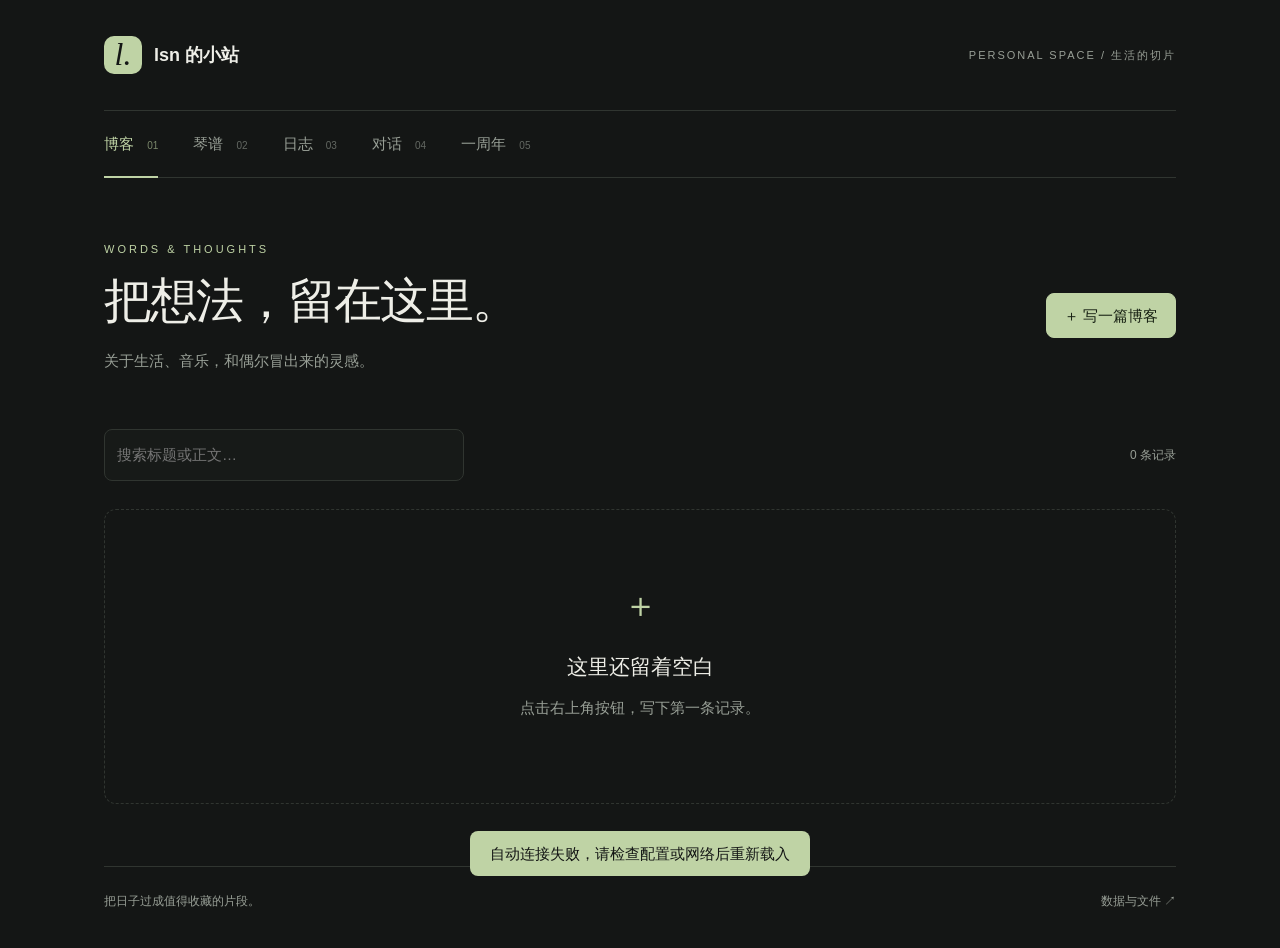
==== index.html @ 461b1d50 "Add responsive personal site tabs and GitHub content storage" ====
<!doctype html>
<html lang="zh-CN">
<head>
  <meta charset="utf-8">
  <meta name="viewport" content="width=device-width, initial-scale=1, viewport-fit=cover">
  <meta name="theme-color" content="#141615">
  <title>lsn · 生活的切片</title>
  <link rel="stylesheet" href="css/main.css">
  <script type="module" src="js/main.js"></script>
</head>
<body>
  <div class="shell">
    <header class="masthead"><a class="brand" href="#blog"><span class="brand-mark">l.</span> lsn 的小站</a><span class="edition">PERSONAL SPACE / 生活的切片</span></header>
    <nav role="tablist" aria-label="页面切换">
      <button role="tab" data-tab="blog">博客 <span>01</span></button>
      <button role="tab" data-tab="scores">琴谱 <span>02</span></button>
      <button role="tab" data-tab="notes">日志 <span>03</span></button>
      <button role="tab" data-tab="chat">对话 <span>04</span></button>
      <button role="tab" data-tab="anniversary">一周年 <span>05</span></button>
    </nav>
    <main id="page" role="tabpanel" tabindex="-1"></main>
    <footer><span>把日子过成值得收藏的片段。</span><button id="storage-button">数据与文件 ↗</button></footer>
  </div>
  <dialog id="editor"><form id="editor-form"><div class="dialog-head"><h2 id="editor-title"></h2><button type="button" data-close aria-label="关闭">×</button></div><div id="editor-fields"></div><p id="editor-error" role="alert"></p><div class="dialog-actions"><button type="button" data-close>取消</button><button class="primary" type="submit">保存</button></div></form></dialog>
  <dialog id="storage">
    <div class="dialog-head"><h2>数据与文件</h2><button data-close aria-label="关闭">×</button></div>
    <p>页面自动连接 GitHub。编辑先保留在当前页面，点击“提交到 GitHub”保存到仓库。</p>
    <div class="storage-actions"><button id="github-reload">重新载入仓库内容</button></div>
    <p id="github-state" role="status">尚未连接 GitHub。</p>
    <div class="storage-actions"><button id="github-save" class="primary" disabled>提交到 GitHub</button></div>
    <p class="muted">保存文件为 data/content.json。提交成功后，网站更新需等待 GitHub Pages 部署。公开仓库里的记录也会公开，请勿写入私密内容。</p>
    <hr>
    <p id="storage-state">也可以使用本地文件备份。</p>
    <div class="storage-actions"><button id="bind-directory">绑定项目目录</button><button id="export-data">导出 JSON</button><label class="file-button">导入 JSON<input id="import-data" type="file" accept="application/json,.json"></label></div>
    <p class="muted">目录保存需浏览器支持及 HTTPS 或 localhost。导入会替换当前数据，请先导出备份。</p>
  </dialog>
  <div id="toast" role="status"></div>
</body>
</html>
---- css/main.css ----
:root{color-scheme:dark;--bg:#141615;--surface:#1c1f1d;--border:#303530;--text:#eeeee7;--muted:#989f96;--accent:#bfd3a5}*{box-sizing:border-box}body{margin:0;background:var(--bg);color:var(--text);font:15px/1.7 -apple-system,BlinkMacSystemFont,"Segoe UI","PingFang SC",sans-serif}button,input,textarea{font:inherit}button,a,label.file-button{-webkit-tap-highlight-color:transparent}button{cursor:pointer;color:inherit;border:1px solid var(--border);background:transparent;border-radius:8px;padding:9px 17px}button:hover,.file-button:hover{border-color:var(--accent);color:var(--accent)}a{color:inherit;text-decoration:none}button:focus-visible,a:focus-visible,input:focus-visible,textarea:focus-visible{outline:2px solid var(--accent);outline-offset:4px}.shell{max-width:1160px;margin:auto;padding:0 44px}.masthead{height:110px;display:flex;align-items:center;justify-content:space-between}.brand{font-size:18px;font-weight:600;display:flex;align-items:center;gap:12px}.brand-mark{background:var(--accent);color:var(--bg);border-radius:10px;width:38px;height:38px;text-align:center;font:italic 32px Georgia}.edition{color:var(--muted);font-size:11px;letter-spacing:2px}nav{display:flex;border-top:1px solid var(--border);border-bottom:1px solid var(--border);gap:35px}nav button{border:0;border-radius:0;padding:20px 0;color:var(--muted);position:relative}nav button[aria-selected=true]{color:var(--accent)}nav button[aria-selected=true]:after{content:"";height:2px;background:var(--accent);position:absolute;bottom:-1px;left:0;right:0}nav span{font-size:10px;margin-left:9px;opacity:.6}main{min-height:65vh;padding:62px 0}.eyebrow{color:var(--accent);font-size:11px;letter-spacing:3px;margin:0 0 12px}h1{font-size:clamp(32px,5vw,48px);letter-spacing:-2px;font-weight:500;line-height:1.3;margin:0 0 15px}h2{font-size:21px;font-weight:500;margin:0 0 10px}p{margin:0 0 18px}.intro{color:var(--muted);max-width:600px}.page-head{display:flex;justify-content:space-between;align-items:center;gap:24px;margin-bottom:38px}.primary{background:var(--accent);color:#172013;border-color:var(--accent)}.primary:hover{background:#d4e3c1;color:#172013}.toolbar{display:flex;gap:12px;align-items:center;margin-bottom:28px}.toolbar input{max-width:360px}.count{color:var(--muted);font-size:12px;margin-left:auto}input,textarea{border:1px solid var(--border);border-radius:8px;color:var(--text);background:#171a18;padding:12px;width:100%}textarea{min-height:140px;resize:vertical}label{display:block;color:var(--muted);font-size:13px;margin-bottom:16px}label input,label textarea{margin-top:7px}input[type=file]{font-size:12px}.grid{display:grid;grid-template-columns:repeat(3,minmax(0,1fr));gap:20px}.card{border:1px solid var(--border);background:var(--surface);border-radius:12px;padding:24px;overflow:hidden}.card p,.entry-body{white-space:pre-wrap;overflow-wrap:anywhere;color:#c2c7bd}.meta{font-size:12px;color:var(--muted);margin-bottom:10px}.actions{display:flex;gap:8px;margin-top:20px}.actions button{font-size:12px;padding:5px 12px}.score{padding:0;display:block}.score img{width:100%;height:210px;object-fit:cover;object-position:top;background:white;opacity:.84;transition:opacity .2s}.score:hover img{opacity:1}.score-info{padding:20px}.score h2{font-size:18px}.score .meta{margin:0}.empty{border:1px dashed var(--border);border-radius:12px;text-align:center;padding:65px 24px;color:var(--muted)}.empty .symbol{display:block;font-size:35px;color:var(--accent);margin-bottom:15px}.empty h2{color:var(--text)}footer{display:flex;justify-content:space-between;align-items:center;border-top:1px solid var(--border);padding:24px 0 36px;font-size:12px;color:var(--muted)}footer button{font-size:12px;border:0;padding:0}.timeline{border-left:1px solid var(--border);margin-left:70px;padding-left:36px}.moment{position:relative;margin-bottom:32px}.moment:before{content:"";position:absolute;left:-42px;top:28px;width:10px;height:10px;background:var(--accent);border-radius:50%;box-shadow:0 0 0 5px var(--bg)}.moment time{color:var(--accent);font-size:13px;letter-spacing:1px}.photos{display:grid;grid-template-columns:repeat(2,minmax(0,1fr));gap:12px;margin-top:18px}.photos img{width:100%;max-height:400px;object-fit:cover;border-radius:8px}.chat-box{border:1px solid var(--border);border-radius:12px;background:var(--surface);overflow:hidden}.chat-info{padding:16px 24px;border-bottom:1px solid var(--border);display:flex;justify-content:space-between;gap:12px;font-size:13px;color:var(--muted)}.messages{height:360px;overflow:auto;padding:24px}.message{margin-bottom:20px;max-width:85%}.message.mine{margin-left:auto}.message-body{white-space:pre-wrap;overflow-wrap:anywhere;background:#272d26;padding:12px 16px;border-radius:0 10px 10px 10px;display:inline-block}.mine .message-body{background:#333e2c}.message .meta{margin-bottom:5px}.composer{display:flex;gap:12px;padding:18px;border-top:1px solid var(--border)}.composer textarea{min-height:50px;height:52px}.notice{font-size:12px;color:var(--muted);margin-top:15px}.score-pages img{display:block;max-width:100%;height:auto;margin:20px auto;border-radius:8px}.back{margin-bottom:25px}dialog{width:min(580px,calc(100% - 32px));border:1px solid var(--border);border-radius:16px;background:var(--surface);color:var(--text);padding:28px;max-height:90vh;overflow:auto}dialog::backdrop{background:#000a;backdrop-filter:blur(5px)}.dialog-head{display:flex;align-items:center;justify-content:space-between;margin-bottom:22px}.dialog-head button{border:0;font-size:24px;padding:0 8px}.dialog-actions{display:flex;justify-content:flex-end;gap:10px}.storage-actions{display:flex;flex-wrap:wrap;gap:10px;margin:22px 0}.file-button{border:1px solid var(--border);border-radius:8px;padding:9px 17px;cursor:pointer;color:var(--text);font-size:15px;margin:0}.file-button input{display:none}.muted{color:var(--muted);font-size:12px}#editor-error{color:#edb4a3;font-size:13px}#toast{position:fixed;bottom:24px;left:50%;transform:translateX(-50%);background:var(--accent);color:var(--bg);border-radius:8px;padding:10px 20px;opacity:0;pointer-events:none;transition:opacity .2s;z-index:10}#toast.visible{opacity:1}

/* Responsive layout and touch controls */
.shell {
  padding-left: max(44px, env(safe-area-inset-left));
  padding-right: max(44px, env(safe-area-inset-right));
}
.page-head > div, .chat-info > span, .composer textarea { min-width: 0; }
h1, h2, .meta, .notice, dialog p { overflow-wrap: anywhere; }
.actions { flex-wrap: wrap; }
.composer button, .chat-info button { flex-shrink: 0; }
.message-body { max-width: 100%; }
.photos a { min-width: 0; }
dialog { max-height: 90dvh; }
#toast {
  width: max-content;
  max-width: calc(100% - 32px);
  bottom: max(24px, env(safe-area-inset-bottom));
}
footer { padding-bottom: max(36px, env(safe-area-inset-bottom)); }

@media (max-width: 900px) {
  .shell {
    padding-left: max(28px, env(safe-area-inset-left));
    padding-right: max(28px, env(safe-area-inset-right));
  }
  .grid { grid-template-columns: repeat(2, minmax(0, 1fr)); }
}

@media (max-width: 600px) {
  .shell {
    padding-left: max(18px, env(safe-area-inset-left));
    padding-right: max(18px, env(safe-area-inset-right));
  }
  .masthead { height: 80px; }
  .edition { display: none; }
  nav { gap: 0; }
  nav button { flex: 1; min-width: 0; font-size: 14px; padding: 16px 2px; }
  nav span { display: none; }
  main { padding: 32px 0; min-height: 65svh; }
  h1 { font-size: clamp(28px, 7.5vw, 38px); letter-spacing: -1px; }
  .eyebrow { font-size: 10px; letter-spacing: 2px; }
  .page-head { flex-direction: column; align-items: stretch; gap: 18px; margin-bottom: 26px; }
  .page-head .intro { margin-bottom: 0; }
  .page-head .primary { align-self: flex-start; }
  button, .file-button { min-height: 44px; }
  input, textarea { font-size: 16px; }
  .toolbar { flex-wrap: wrap; gap: 10px; margin-bottom: 20px; }
  .toolbar input { max-width: none; flex-basis: 100%; }
  .count { margin-left: 0; }
  .grid { grid-template-columns: 1fr; gap: 14px; }
  .grid:has(.score) { grid-template-columns: repeat(2, minmax(0, 1fr)); }
  .card { padding: 18px; }
  .actions { gap: 8px; }
  .actions button { font-size: 13px; padding: 8px 12px; }
  .score { padding: 0; }
  .score img { height: clamp(140px, 40vw, 210px); }
  .score-info { padding: 13px; }
  .score h2 { font-size: 16px; }
  .empty { padding: 40px 18px; }
  .timeline { margin-left: 6px; padding-left: 22px; }
  .moment:before { left: -28px; }
  .photos { grid-template-columns: 1fr; }
  .photos img { max-height: 360px; }
  .chat-info { padding: 12px; align-items: center; }
  .messages { height: clamp(180px, 42dvh, 360px); padding: 16px 12px; overscroll-behavior: contain; }
  .message { max-width: 94%; }
  .composer { padding: 12px; gap: 8px; align-items: flex-end; }
  .composer textarea { flex: 1; height: 64px; }
  .composer button { padding: 8px 12px; }
  dialog { width: calc(100% - 24px); padding: 20px; max-height: calc(100dvh - 24px); }
  .dialog-head button { min-width: 44px; }
  .dialog-actions button { flex: 1; }
  .storage-actions { flex-direction: column; }
  .file-button { text-align: center; }
  footer { align-items: flex-start; gap: 12px; padding-top: 18px; }
  footer span { flex: 1; }
  footer button { flex-shrink: 0; padding: 10px 0; }
}

@media (max-width: 359px) {
  .grid:has(.score) { grid-template-columns: 1fr; }
  footer { flex-direction: column; gap: 0; }
}

@media (max-height: 500px) and (orientation: landscape) {
  .messages { height: 180px; }
  dialog { max-height: calc(100dvh - 16px); }
}

#github-state { white-space: pre-wrap; overflow-wrap: anywhere; color: var(--accent); }
button:disabled { opacity: .5; cursor: default; }
hr { border: 0; border-top: 1px solid var(--border); margin: 24px 0; }
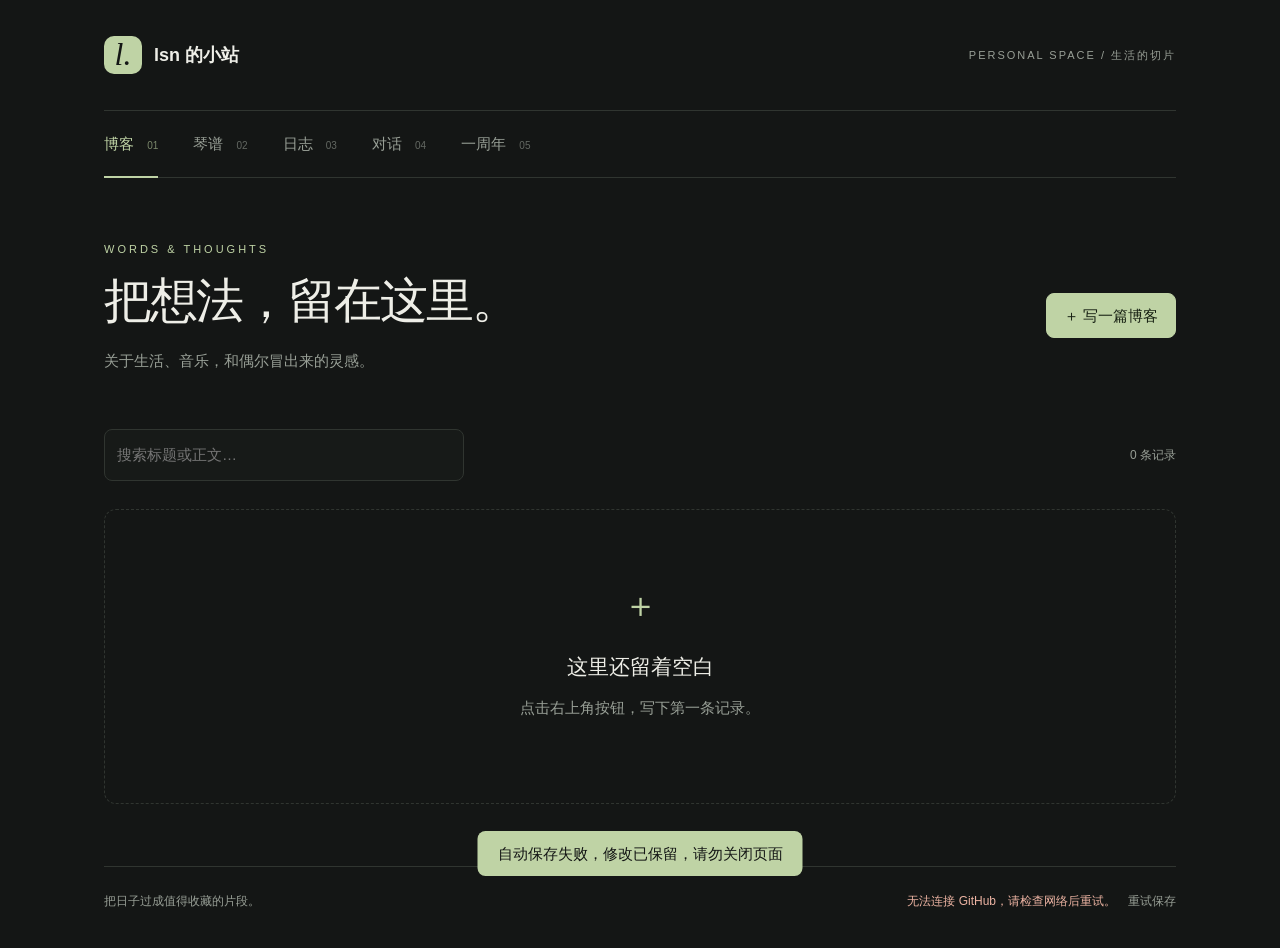
==== commit 4c557b3a: "feat: 新增记录自动保存，编辑后即时同步 GitHub 并支持合并与失败重试" ====
--- a/index.html
+++ b/index.html
@@ -19,21 +19,9 @@
       <button role="tab" data-tab="anniversary">一周年 <span>05</span></button>
     </nav>
     <main id="page" role="tabpanel" tabindex="-1"></main>
-    <footer><span>把日子过成值得收藏的片段。</span><button id="storage-button">数据与文件 ↗</button></footer>
+    <footer><span>把日子过成值得收藏的片段。</span><div class="sync"><span id="sync-status" role="status" data-state="saving">正在连接…</span><button id="sync-retry" hidden>重试保存</button></div></footer>
   </div>
   <dialog id="editor"><form id="editor-form"><div class="dialog-head"><h2 id="editor-title"></h2><button type="button" data-close aria-label="关闭">×</button></div><div id="editor-fields"></div><p id="editor-error" role="alert"></p><div class="dialog-actions"><button type="button" data-close>取消</button><button class="primary" type="submit">保存</button></div></form></dialog>
-  <dialog id="storage">
-    <div class="dialog-head"><h2>数据与文件</h2><button data-close aria-label="关闭">×</button></div>
-    <p>页面自动连接 GitHub。编辑先保留在当前页面，点击“提交到 GitHub”保存到仓库。</p>
-    <div class="storage-actions"><button id="github-reload">重新载入仓库内容</button></div>
-    <p id="github-state" role="status">尚未连接 GitHub。</p>
-    <div class="storage-actions"><button id="github-save" class="primary" disabled>提交到 GitHub</button></div>
-    <p class="muted">保存文件为 data/content.json。提交成功后，网站更新需等待 GitHub Pages 部署。公开仓库里的记录也会公开，请勿写入私密内容。</p>
-    <hr>
-    <p id="storage-state">也可以使用本地文件备份。</p>
-    <div class="storage-actions"><button id="bind-directory">绑定项目目录</button><button id="export-data">导出 JSON</button><label class="file-button">导入 JSON<input id="import-data" type="file" accept="application/json,.json"></label></div>
-    <p class="muted">目录保存需浏览器支持及 HTTPS 或 localhost。导入会替换当前数据，请先导出备份。</p>
-  </dialog>
   <div id="toast" role="status"></div>
 </body>
 </html>
--- a/css/main.css
+++ b/css/main.css
@@ -91,3 +91,10 @@
 #github-state { white-space: pre-wrap; overflow-wrap: anywhere; color: var(--accent); }
 button:disabled { opacity: .5; cursor: default; }
 hr { border: 0; border-top: 1px solid var(--border); margin: 24px 0; }
+.sync { display: flex; align-items: center; justify-content: flex-end; gap: 12px; min-width: 0; }
+#sync-status { overflow-wrap: anywhere; }
+#sync-status[data-state="saved"] { color: var(--accent); }
+#sync-status[data-state="error"] { color: #edb4a3; }
+#sync-retry { white-space: nowrap; }
+[hidden] { display: none !important; }
+@media (max-width: 600px) { footer { flex-wrap: wrap; } .sync { flex-basis: 100%; justify-content: flex-start; } }
